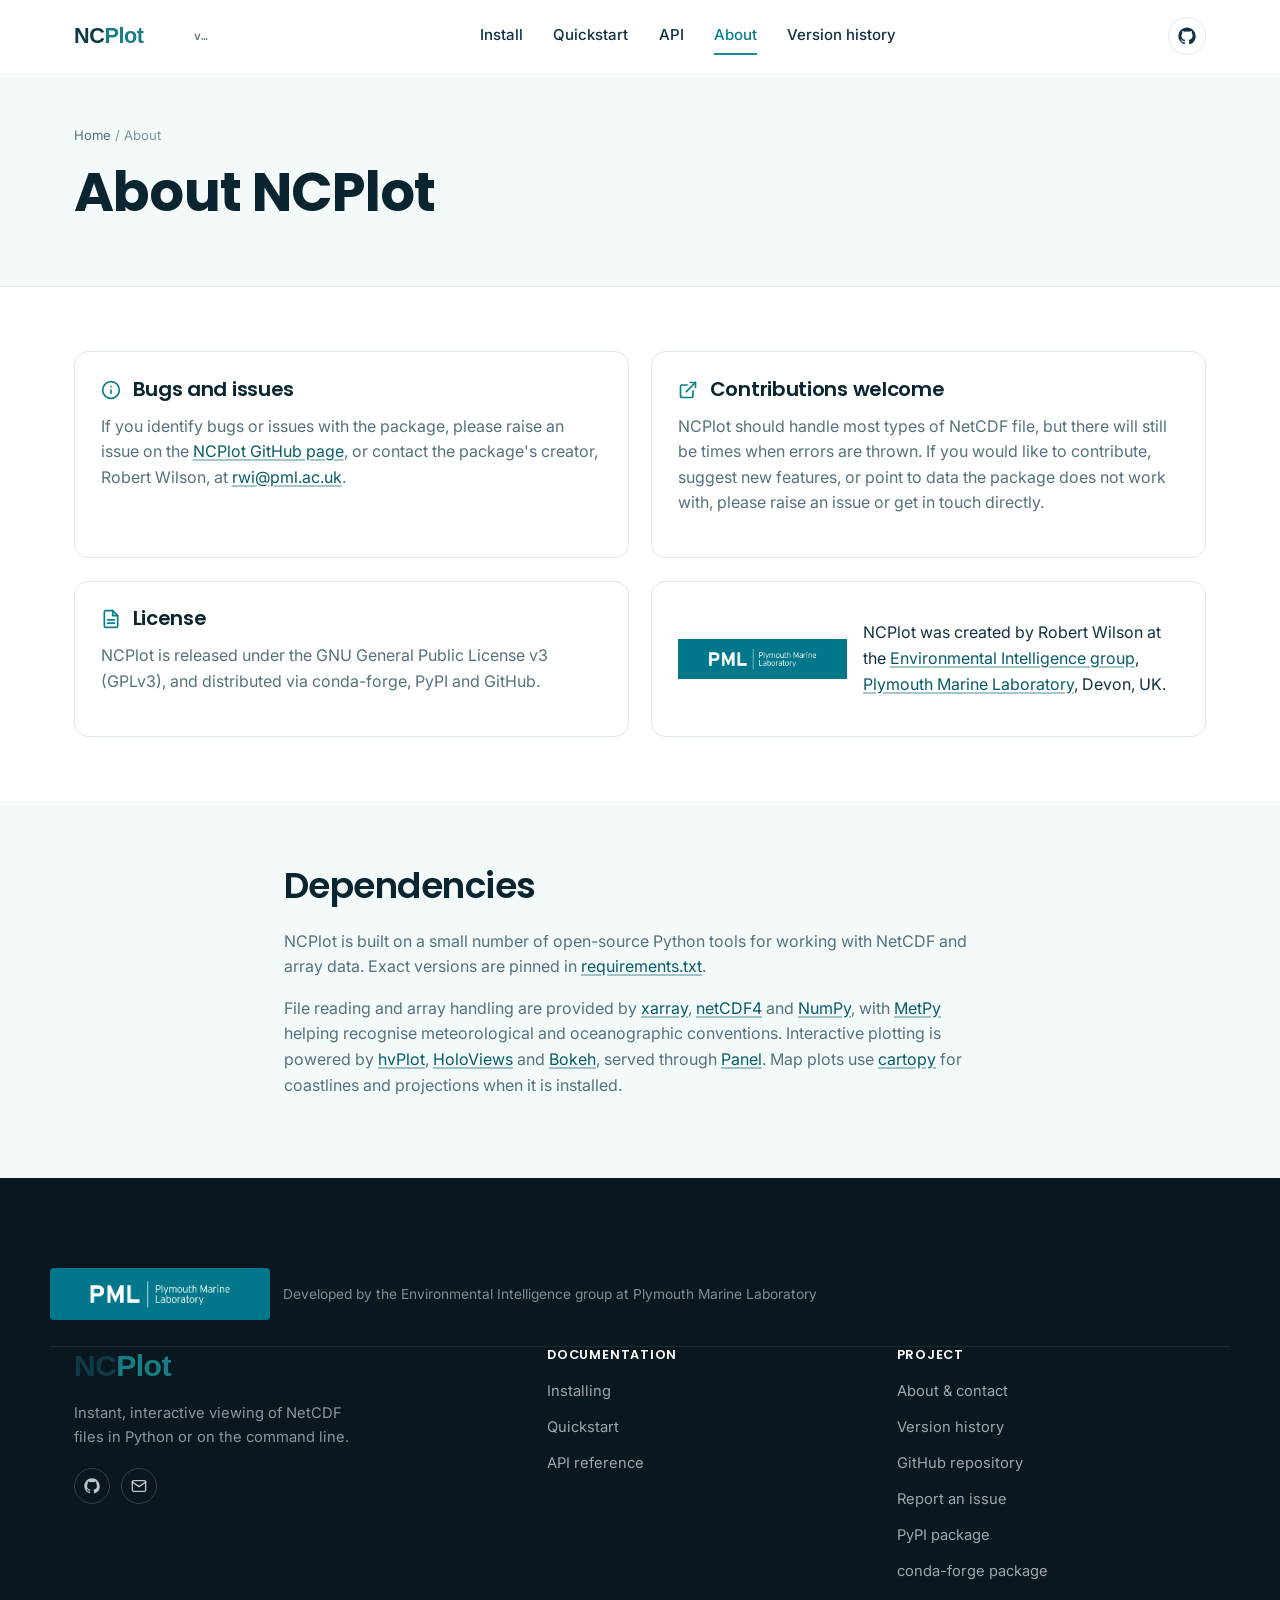
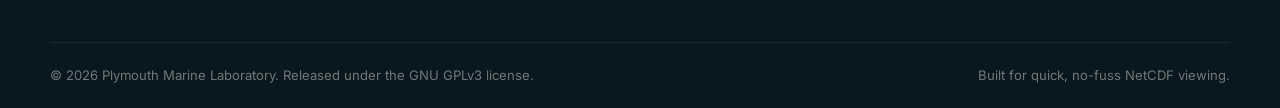
==== docs-site/about.html @ 26d2851a "Add NCPlot GitHub Pages website with OceanVal-style branding Adds a docs-site/ marketing/documentati" ====
<!doctype html>
<html lang="en">
<head>
<meta charset="utf-8">
<meta name="viewport" content="width=device-width, initial-scale=1">
<title>About — NCPlot</title>
<meta name="description" content="NCPlot is developed by Robert Wilson at Plymouth Marine Laboratory. Bug reports, contributions and feature requests are welcome on GitHub.">
<link rel="icon" type="image/svg+xml" href="assets/img/favicon.svg">
<link rel="preconnect" href="https://fonts.googleapis.com">
<link rel="preconnect" href="https://fonts.gstatic.com" crossorigin>
<link href="https://fonts.googleapis.com/css2?family=Inter:wght@400;500;600;700&family=Poppins:wght@600;700&family=JetBrains+Mono:wght@400;500&display=swap" rel="stylesheet">
<link rel="stylesheet" href="assets/css/style.css">
</head>
<body>

<header class="site-header">
  <div class="container nav">
    <a class="brand" href="index.html">
      <img src="assets/img/ncplot_wordmark.svg" alt="NCPlot">
      <span id="ncplot-docs-version" class="brand-version">v&hellip;</span>
    </a>
    <nav class="nav-links" id="nav-links">
      <a href="installing.html" data-page="installing.html">Install</a>
      <a href="quickstart.html" data-page="quickstart.html">Quickstart</a>
      <a href="api.html" data-page="api.html">API</a>
      <a href="about.html" data-page="about.html">About</a>
      <a href="version-history.html" data-page="version-history.html">Version history</a>
    </nav>
    <div class="nav-actions">
      <a class="icon-btn" href="https://github.com/pmlmodelling/ncplot" target="_blank" rel="noopener" aria-label="NCPlot on GitHub">
        <svg viewBox="0 0 24 24" fill="currentColor"><path fill-rule="evenodd" d="M12 .5C5.73.5.5 5.74.5 12.09c0 5.08 3.29 9.38 7.86 10.9.57.1.79-.25.79-.55 0-.27-.01-1.17-.02-2.12-3.2.7-3.88-1.36-3.88-1.36-.53-1.34-1.29-1.7-1.29-1.7-1.05-.72.08-.71.08-.71 1.17.08 1.78 1.2 1.78 1.2 1.03 1.77 2.71 1.26 3.37.96.1-.75.4-1.26.73-1.55-2.56-.29-5.26-1.28-5.26-5.71 0-1.26.45-2.29 1.19-3.09-.12-.29-.52-1.46.11-3.05 0 0 .97-.31 3.18 1.18a11.1 11.1 0 0 1 5.79 0c2.2-1.49 3.17-1.18 3.17-1.18.64 1.59.24 2.76.12 3.05.74.8 1.18 1.83 1.18 3.09 0 4.44-2.7 5.42-5.28 5.7.42.36.78 1.08.78 2.17 0 1.57-.01 2.83-.01 3.22 0 .3.21.66.8.55A10.6 10.6 0 0 0 23.5 12.1C23.5 5.74 18.27.5 12 .5Z"/></svg>
      </a>
      <button class="nav-toggle" id="nav-toggle" aria-label="Toggle menu" aria-expanded="false">
        <svg viewBox="0 0 24 24" fill="none" stroke="currentColor" stroke-width="2" stroke-linecap="round"><line x1="3" y1="12" x2="21" y2="12"/><line x1="3" y1="6" x2="21" y2="6"/><line x1="3" y1="18" x2="21" y2="18"/></svg>
      </button>
    </div>
  </div>
</header>

<div class="page-hero">
  <div class="container">
    <div class="breadcrumb"><a href="index.html">Home</a> / About</div>
    <h1>About NCPlot</h1>
  </div>
</div>

<div class="section section-tight">
  <div class="container">
    <div class="two-col">
      <div class="info-card">
        <h3><svg viewBox="0 0 24 24" fill="none" stroke="currentColor" stroke-width="2" stroke-linecap="round" stroke-linejoin="round"><circle cx="12" cy="12" r="10"/><line x1="12" y1="16" x2="12" y2="12"/><line x1="12" y1="8" x2="12.01" y2="8"/></svg>Bugs and issues</h3>
        <p>If you identify bugs or issues with the package, please raise an issue on the <a href="https://github.com/pmlmodelling/ncplot/issues" target="_blank" rel="noopener">NCPlot GitHub page</a>, or contact the package's creator, Robert Wilson, at <a href="mailto:rwi@pml.ac.uk">rwi@pml.ac.uk</a>.</p>
      </div>
      <div class="info-card">
        <h3><svg viewBox="0 0 24 24" fill="none" stroke="currentColor" stroke-width="2" stroke-linecap="round" stroke-linejoin="round"><path d="M18 13v6a2 2 0 0 1-2 2H5a2 2 0 0 1-2-2V8a2 2 0 0 1 2-2h6"/><polyline points="15 3 21 3 21 9"/><line x1="10" y1="14" x2="21" y2="3"/></svg>Contributions welcome</h3>
        <p>NCPlot should handle most types of NetCDF file, but there will still be times when errors are thrown. If you would like to contribute, suggest new features, or point to data the package does not work with, please raise an issue or get in touch directly.</p>
      </div>
      <div class="info-card">
        <h3><svg viewBox="0 0 24 24" fill="none" stroke="currentColor" stroke-width="2" stroke-linecap="round" stroke-linejoin="round"><path d="M14 2H6a2 2 0 0 0-2 2v16a2 2 0 0 0 2 2h12a2 2 0 0 0 2-2V8z"/><polyline points="14 2 14 8 20 8"/><line x1="16" y1="13" x2="8" y2="13"/><line x1="16" y1="17" x2="8" y2="17"/></svg>License</h3>
        <p>NCPlot is released under the GNU General Public License v3 (GPLv3), and distributed via conda-forge, PyPI and GitHub.</p>
      </div>
      <div class="info-card" style="display:flex; align-items:center; gap:1rem;">
        <img src="assets/img/pml_logo.jpg" alt="Plymouth Marine Laboratory" style="height:40px; width:auto; flex-shrink:0;">
        <span>NCPlot was created by Robert Wilson at the <a href="https://pml.ac.uk/sciencetopics/environmental-intelligence/" target="_blank" rel="noopener">Environmental Intelligence group</a>, <a href="https://pml.ac.uk/" target="_blank" rel="noopener">Plymouth Marine Laboratory</a>, Devon, UK.</span>
      </div>
    </div>
  </div>
</div>

<div class="section section-tight section-alt">
  <div class="container" style="max-width: 760px;">
    <h2>Dependencies</h2>
    <p>NCPlot is built on a small number of open-source Python tools for
    working with NetCDF and array data. Exact versions are pinned in
    <a href="https://github.com/pmlmodelling/ncplot/blob/master/requirements.txt" target="_blank" rel="noopener">requirements.txt</a>.</p>
    <p>File reading and array handling are provided by
    <a href="https://xarray.dev/" target="_blank" rel="noopener">xarray</a>,
    <a href="https://unidata.github.io/netcdf4-python/" target="_blank" rel="noopener">netCDF4</a>
    and <a href="https://numpy.org/" target="_blank" rel="noopener">NumPy</a>,
    with <a href="https://unidata.github.io/MetPy/" target="_blank" rel="noopener">MetPy</a>
    helping recognise meteorological and oceanographic conventions.
    Interactive plotting is powered by
    <a href="https://hvplot.holoviz.org/" target="_blank" rel="noopener">hvPlot</a>,
    <a href="https://holoviews.org/" target="_blank" rel="noopener">HoloViews</a>
    and <a href="https://bokeh.org/" target="_blank" rel="noopener">Bokeh</a>,
    served through <a href="https://panel.holoviz.org/" target="_blank" rel="noopener">Panel</a>.
    Map plots use <a href="https://scitools.org.uk/cartopy/docs/latest/" target="_blank" rel="noopener">cartopy</a> for coastlines and
    projections when it is installed.</p>
  </div>
</div>

<footer class="site-footer">
  <div class="container footer-pml">
    <a href="https://pml.ac.uk/" target="_blank" rel="noopener"><img src="assets/img/pml_logo.jpg" alt="Plymouth Marine Laboratory"></a>
    <span>Developed by the Environmental Intelligence group at Plymouth Marine Laboratory</span>
  </div>
  <div class="container footer-top">
    <div class="footer-brand">
      <img src="assets/img/ncplot_wordmark.svg" alt="NCPlot">
      <p>Instant, interactive viewing of NetCDF files in Python or on the command line.</p>
      <div class="footer-social">
        <a href="https://github.com/pmlmodelling/ncplot" target="_blank" rel="noopener" aria-label="GitHub">
          <svg viewBox="0 0 24 24" fill="currentColor"><path fill-rule="evenodd" d="M12 .5C5.73.5.5 5.74.5 12.09c0 5.08 3.29 9.38 7.86 10.9.57.1.79-.25.79-.55 0-.27-.01-1.17-.02-2.12-3.2.7-3.88-1.36-3.88-1.36-.53-1.34-1.29-1.7-1.29-1.7-1.05-.72.08-.71.08-.71 1.17.08 1.78 1.2 1.78 1.2 1.03 1.77 2.71 1.26 3.37.96.1-.75.4-1.26.73-1.55-2.56-.29-5.26-1.28-5.26-5.71 0-1.26.45-2.29 1.19-3.09-.12-.29-.52-1.46.11-3.05 0 0 .97-.31 3.18 1.18a11.1 11.1 0 0 1 5.79 0c2.2-1.49 3.17-1.18 3.17-1.18.64 1.59.24 2.76.12 3.05.74.8 1.18 1.83 1.18 3.09 0 4.44-2.7 5.42-5.28 5.7.42.36.78 1.08.78 2.17 0 1.57-.01 2.83-.01 3.22 0 .3.21.66.8.55A10.6 10.6 0 0 0 23.5 12.1C23.5 5.74 18.27.5 12 .5Z"/></svg>
        </a>
        <a href="mailto:rwi@pml.ac.uk" aria-label="Email">
          <svg viewBox="0 0 24 24" fill="none" stroke="currentColor" stroke-width="2" stroke-linecap="round" stroke-linejoin="round"><path d="M4 4h16c1.1 0 2 .9 2 2v12c0 1.1-.9 2-2 2H4c-1.1 0-2-.9-2-2V6c0-1.1.9-2 2-2z"/><polyline points="22,6 12,13 2,6"/></svg>
        </a>
      </div>
    </div>
    <div class="footer-col">
      <h4>Documentation</h4>
      <ul>
        <li><a href="installing.html">Installing</a></li>
        <li><a href="quickstart.html">Quickstart</a></li>
        <li><a href="api.html">API reference</a></li>
      </ul>
    </div>
    <div class="footer-col">
      <h4>Project</h4>
      <ul>
        <li><a href="about.html">About &amp; contact</a></li>
        <li><a href="version-history.html">Version history</a></li>
        <li><a href="https://github.com/pmlmodelling/ncplot" target="_blank" rel="noopener">GitHub repository</a></li>
        <li><a href="https://github.com/pmlmodelling/ncplot/issues" target="_blank" rel="noopener">Report an issue</a></li>
        <li><a href="https://pypi.org/project/ncplot/" target="_blank" rel="noopener">PyPI package</a></li>
        <li><a href="https://anaconda.org/conda-forge/ncplot" target="_blank" rel="noopener">conda-forge package</a></li>
      </ul>
    </div>
  </div>
  <div class="container footer-bottom">
    <span>© 2026 Plymouth Marine Laboratory. Released under the GNU GPLv3 license.</span>
    <span>Built for quick, no-fuss NetCDF viewing.</span>
  </div>
</footer>

<button class="back-to-top" aria-label="Back to top">
  <svg viewBox="0 0 24 24" fill="none" stroke="currentColor" stroke-width="2" stroke-linecap="round" stroke-linejoin="round"><line x1="12" y1="19" x2="12" y2="5"/><polyline points="5 12 12 5 19 12"/></svg>
</button>

<script src="assets/js/main.js"></script>
</body>
</html>
---- docs-site/assets/css/style.css ----
/* ==========================================================================
   NCPlot — design system
   ========================================================================== */

:root {
  --ink: #0b2530;
  --ink-soft: #123044;
  --muted: #56717d;
  --muted-light: #7c94a0;

  --teal-50: #eafbfb;
  --teal-100: #d7f0f0;
  --teal-200: #a9dede;
  --teal-400: #14a3ac;
  --teal-500: #0f8f96;
  --teal-600: #087f8c;
  --teal-700: #075c68;
  --teal-900: #0a2f38;

  --coral: #d76b45;
  --coral-dark: #b8532f;

  --line: #dde8ea;
  --line-soft: #ecf3f4;

  --bg: #ffffff;
  --bg-alt: #f4fafa;
  --bg-deep: linear-gradient(160deg, #08222a 0%, #0a3f49 45%, #0e6b74 100%);

  --shadow-sm: 0 1px 2px rgba(10, 40, 48, 0.06);
  --shadow-md: 0 8px 24px rgba(10, 40, 48, 0.08);
  --shadow-lg: 0 20px 48px rgba(9, 41, 49, 0.16);

  --radius-sm: 8px;
  --radius-md: 14px;
  --radius-lg: 20px;

  --font-head: "Poppins", "Century Gothic", "Segoe UI", sans-serif;
  --font-body: "Inter", "Segoe UI", Arial, sans-serif;
  --font-mono: "JetBrains Mono", "Fira Code", ui-monospace, SFMono-Regular, Menlo, Consolas, monospace;

  --container: 1180px;
}

* { box-sizing: border-box; }
html { scroll-behavior: smooth; scroll-padding-top: 96px; }

body {
  margin: 0;
  font-family: var(--font-body);
  color: var(--ink-soft);
  background: var(--bg);
  -webkit-font-smoothing: antialiased;
  line-height: 1.6;
}

img { max-width: 100%; display: block; }

h1, h2, h3, h4 {
  font-family: var(--font-head);
  color: var(--ink);
  line-height: 1.18;
  letter-spacing: -0.015em;
  margin: 0 0 0.6em;
  font-weight: 600;
}

h1 { font-size: clamp(2.1rem, 4.4vw, 3.4rem); font-weight: 700; }
h2 { font-size: clamp(1.6rem, 2.8vw, 2.3rem); }
h3 { font-size: 1.25rem; }
h4 { font-size: 1.05rem; }

p { margin: 0 0 1em; color: var(--muted); }
a {
  color: var(--teal-700);
  text-decoration: underline;
  text-decoration-color: rgba(7, 92, 104, 0.35);
  text-decoration-thickness: 1.5px;
  text-underline-offset: 0.15em;
  transition: color 0.15s ease, text-decoration-color 0.15s ease;
}
a:hover { color: var(--coral); text-decoration-color: currentColor; }

/* Structural / navigational links read as components already — no underline needed */
.btn, .icon-btn, .brand,
.nav-links a, .breadcrumb a, .docs-toc a,
.footer-col a, .footer-social a, .footer-bottom a,
.code-card pre a, .code-block pre a,
a:has(> code) {
  text-decoration: none;
}

code {
  font-family: var(--font-mono);
  font-size: 0.88em;
  background: var(--teal-50);
  color: var(--teal-700);
  padding: 0.15em 0.4em;
  border-radius: 5px;
  overflow-wrap: anywhere;
}

ul, ol { color: var(--muted); padding-left: 1.3em; }
li { margin-bottom: 0.45em; }

.container {
  max-width: var(--container);
  margin: 0 auto;
  padding: 0 24px;
}

.visually-hidden {
  position: absolute; width: 1px; height: 1px;
  overflow: hidden; clip: rect(0 0 0 0); white-space: nowrap;
}

/* ---------------------------- buttons ---------------------------- */

.btn {
  display: inline-flex;
  align-items: center;
  gap: 0.5em;
  font-family: var(--font-body);
  font-weight: 600;
  font-size: 0.95rem;
  padding: 0.75em 1.4em;
  border-radius: 999px;
  border: 1px solid transparent;
  cursor: pointer;
  transition: transform 0.15s ease, box-shadow 0.15s ease, background 0.15s ease, color 0.15s ease, border-color .15s ease;
  white-space: nowrap;
}
.btn:active { transform: translateY(1px); }

.btn-primary {
  background: var(--coral);
  color: #fff;
  box-shadow: 0 10px 24px rgba(215, 107, 69, 0.35);
}
.btn-primary:hover { background: var(--coral-dark); color: #fff; box-shadow: 0 12px 28px rgba(215, 107, 69, 0.45); }

.btn-teal {
  background: var(--teal-600);
  color: #fff;
  box-shadow: 0 10px 24px rgba(8, 127, 140, 0.3);
}
.btn-teal:hover { background: var(--teal-700); color: #fff; }

.btn-ghost {
  background: rgba(255,255,255,0.08);
  color: #fff;
  border-color: rgba(255,255,255,0.35);
  backdrop-filter: blur(6px);
}
.btn-ghost:hover { background: rgba(255,255,255,0.18); color: #fff; border-color: rgba(255,255,255,0.6); }

.btn-outline {
  background: transparent;
  color: var(--teal-700);
  border-color: var(--line);
}
.btn-outline:hover { border-color: var(--teal-500); color: var(--teal-700); background: var(--teal-50); }

.btn-sm { padding: 0.5em 1em; font-size: 0.85rem; }

/* ---------------------------- header ---------------------------- */

.site-header {
  position: sticky;
  top: 0;
  z-index: 100;
  background: rgba(255, 255, 255, 0.92);
  border-bottom: 1px solid transparent;
  transition: border-color 0.2s ease, box-shadow 0.2s ease;
}

/* backdrop-filter is scoped to desktop only: applying it here makes the
   header establish a containing block for its position:fixed mobile menu,
   which then sizes itself against the 72px header box instead of the viewport */
@media (min-width: 901px) {
  .site-header {
    background: rgba(255, 255, 255, 0.82);
    backdrop-filter: saturate(180%) blur(14px);
  }
}
.site-header.is-scrolled {
  border-bottom-color: var(--line);
  box-shadow: 0 4px 20px rgba(10, 40, 48, 0.06);
}

.nav {
  display: flex;
  align-items: center;
  justify-content: space-between;
  height: 72px;
  gap: 1.5rem;
}

.brand {
  display: flex;
  align-items: center;
  gap: 0;
  flex-shrink: 0;
}
.brand img { height: 28px; width: auto; }
.brand-version {
  font-family: var(--font-mono);
  font-size: 0.72rem;
  font-weight: 600;
  line-height: 1;
  color: var(--muted);
  white-space: nowrap;
}

.nav-links {
  display: flex;
  align-items: center;
  gap: 1.9rem;
  list-style: none;
  margin: 0;
  padding: 0;
  flex-wrap: wrap;
}
.nav-links a {
  color: var(--ink-soft);
  font-weight: 500;
  font-size: 0.94rem;
  padding: 0.4em 0;
  border-bottom: 2px solid transparent;
}
.nav-links a:hover,
.nav-links a.active {
  color: var(--teal-600);
  border-bottom-color: var(--teal-500);
}

.nav-actions { display: flex; align-items: center; gap: 0.7rem; flex-shrink: 0; }

.nav-toggle {
  display: none;
  background: none;
  border: 1px solid var(--line);
  border-radius: 8px;
  width: 42px;
  height: 42px;
  cursor: pointer;
  align-items: center;
  justify-content: center;
}
.nav-toggle svg { width: 20px; height: 20px; }

.icon-btn {
  display: inline-flex;
  align-items: center;
  justify-content: center;
  width: 38px;
  height: 38px;
  border-radius: 999px;
  border: 1px solid var(--line);
  color: var(--ink-soft);
}
.icon-btn:hover { border-color: var(--teal-500); color: var(--teal-600); }
.icon-btn svg { width: 18px; height: 18px; }

@media (max-width: 900px) {
  .nav-links {
    position: fixed;
    inset: 72px 0 0 0;
    background: #fff;
    flex-direction: column;
    align-items: flex-start;
    padding: 1.5rem 24px;
    gap: 0.4rem;
    transform: translateY(-8px);
    opacity: 0;
    pointer-events: none;
    transition: opacity 0.18s ease, transform 0.18s ease;
    overflow-y: auto;
  }
  .nav-links a { width: 100%; padding: 0.85em 0; border-bottom: 1px solid var(--line-soft); }
  .nav-links.is-open { opacity: 1; transform: translateY(0); pointer-events: auto; }
  .nav-toggle { display: inline-flex; }
  .nav-actions .btn-outline-text { display: none; }
}

/* ---------------------------- hero ---------------------------- */

.hero {
  position: relative;
  background: var(--bg-deep);
  color: #fff;
  overflow: hidden;
  padding: 88px 0 0;
}

.hero::before {
  content: "";
  position: absolute;
  inset: 0;
  background-image:
    radial-gradient(circle at 15% 20%, rgba(20, 163, 172, 0.35), transparent 45%),
    radial-gradient(circle at 85% 0%, rgba(215, 107, 69, 0.18), transparent 40%);
  pointer-events: none;
}

.hero-grid {
  position: relative;
  display: grid;
  grid-template-columns: 1.05fr 0.95fr;
  gap: 3rem;
  align-items: center;
  padding-bottom: 70px;
}

.hero h1 { color: #fff; margin-bottom: 0.5em; }
.hero h1 em { font-style: normal; color: var(--teal-200); }

.hero-sub {
  color: rgba(255,255,255,0.82);
  font-size: 1.12rem;
  max-width: 46ch;
  margin-bottom: 2rem;
}

.hero-actions { display: flex; flex-wrap: wrap; gap: 0.9rem; margin-bottom: 2.6rem; }

.hero-points { list-style: none; padding: 0; margin: 0; display: flex; flex-direction: column; gap: 0.7rem; }
.hero-points li {
  display: flex;
  align-items: flex-start;
  gap: 0.7em;
  color: #fff;
  font-weight: 600;
  font-size: 1rem;
}
.hero-points svg {
  width: 20px;
  height: 20px;
  flex-shrink: 0;
  color: var(--teal-200);
  margin-top: 0.1em;
}

.hero-panel {
  position: relative;
}

.wave-divider { display: block; margin-top: -2px; }
.wave-divider svg { display: block; width: 100%; height: auto; }

/* ---------------------------- code card ---------------------------- */

.code-card {
  background: #0d1f26;
  border-radius: var(--radius-md);
  box-shadow: var(--shadow-lg);
  overflow: hidden;
  border: 1px solid rgba(255,255,255,0.08);
}
.code-card__bar {
  display: flex;
  align-items: center;
  justify-content: space-between;
  padding: 0.7em 1em;
  background: rgba(255,255,255,0.04);
  border-bottom: 1px solid rgba(255,255,255,0.06);
}
.code-card__dots { display: flex; gap: 6px; }
.code-card__dots span { width: 10px; height: 10px; border-radius: 50%; }
.code-card__dots span:nth-child(1) { background: #ff5f57; }
.code-card__dots span:nth-child(2) { background: #febc2e; }
.code-card__dots span:nth-child(3) { background: #28c840; }
.code-card__label { font-family: var(--font-mono); font-size: 0.78rem; color: rgba(255,255,255,0.45); }
.code-card__copy {
  background: none; border: none; cursor: pointer;
  color: rgba(255,255,255,0.5); font-size: 0.78rem; font-family: var(--font-body);
  display: inline-flex; align-items: center; gap: 0.35em;
}
.code-card__copy:hover { color: #fff; }
.code-card__copy svg { width: 14px; height: 14px; }

.code-card pre {
  margin: 0;
  padding: 1.2em 1.3em 1.4em;
  overflow-x: auto;
  font-family: var(--font-mono);
  font-size: 0.86rem;
  line-height: 1.7;
  color: #d7e6e4;
}

.tok-kw { color: #f5a3c7; }
.tok-fn { color: #7fd4d9; }
.tok-str { color: #ffd08a; }
.tok-num { color: #b8f0a3; }
.tok-com { color: #6f8b91; font-style: italic; }
.tok-arg { color: #9fc9f5; }

/* generic code block used within docs content */
.code-block {
  background: #0d1f26;
  border-radius: var(--radius-md);
  overflow: hidden;
  margin: 1.4em 0;
  box-shadow: var(--shadow-sm);
}
.code-block .code-card__bar { padding: 0.55em 0.9em; }
.code-block pre { padding: 1.1em 1.2em; font-size: 0.84rem; color: #d7e6e4; }

/* ---------------------------- sections ---------------------------- */

.section { padding: 96px 0; }
.section-alt { background: var(--bg-alt); }
.section-tight { padding: 64px 0; }

.section-head { max-width: 62ch; margin: 0 auto 3.2rem; text-align: center; }
.section-head.left { margin: 0 0 3rem; text-align: left; }

.kicker {
  display: inline-block;
  font-size: 0.78rem;
  font-weight: 700;
  letter-spacing: 0.09em;
  text-transform: uppercase;
  color: var(--teal-600);
  background: var(--teal-50);
  padding: 0.35em 0.9em;
  border-radius: 999px;
  margin-bottom: 1rem;
}

.section-head p { font-size: 1.05rem; }

/* ---------------------------- how it works ---------------------------- */

.steps {
  display: grid;
  grid-template-columns: repeat(3, 1fr);
  gap: 1.6rem;
  position: relative;
}

.step-card {
  background: #fff;
  border: 1px solid var(--line);
  border-radius: var(--radius-lg);
  padding: 2rem 1.8rem;
  position: relative;
  box-shadow: var(--shadow-sm);
  transition: transform .2s ease, box-shadow .2s ease;
}
.step-card:hover { transform: translateY(-4px); box-shadow: var(--shadow-md); }

.step-num {
  display: inline-flex;
  align-items: center;
  justify-content: center;
  width: 40px; height: 40px;
  border-radius: 12px;
  background: var(--teal-600);
  color: #fff;
  font-family: var(--font-head);
  font-weight: 700;
  margin-bottom: 1.1rem;
}

.step-arrow {
  position: absolute;
  top: 50%;
  right: -1.35rem;
  transform: translateY(-50%);
  color: var(--teal-300, #a9dede);
  z-index: 2;
}
.step-arrow svg { width: 22px; height: 22px; }

/* ---------------------------- feature grid ---------------------------- */

.features-grid {
  display: grid;
  grid-template-columns: repeat(3, 1fr);
  gap: 1.5rem;
}

.feature-card {
  background: #fff;
  border: 1px solid var(--line);
  border-radius: var(--radius-lg);
  padding: 1.9rem;
  box-shadow: var(--shadow-sm);
  transition: transform .2s ease, box-shadow .2s ease, border-color .2s ease;
}
.feature-card:hover { transform: translateY(-3px); box-shadow: var(--shadow-md); border-color: var(--teal-200); }

.feature-icon {
  width: 46px; height: 46px;
  border-radius: 12px;
  background: var(--teal-50);
  color: var(--teal-600);
  display: flex; align-items: center; justify-content: center;
  margin-bottom: 1.1rem;
}
.feature-icon svg { width: 24px; height: 24px; }

.feature-card h3 { margin-bottom: 0.4em; font-size: 1.08rem; }
.feature-card p { margin: 0; font-size: 0.94rem; }

/* ---------------------------- report preview / CTA panel --------------- */

.preview-panel {
  display: grid;
  grid-template-columns: 1fr 1fr;
  gap: 3rem;
  align-items: center;
}

.browser-mock {
  background: #fff;
  border-radius: var(--radius-lg);
  border: 1px solid var(--line);
  box-shadow: var(--shadow-lg);
  overflow: hidden;
}
.browser-mock__bar {
  display: flex; align-items: center; gap: 10px;
  padding: 0.7em 1em;
  background: var(--bg-alt);
  border-bottom: 1px solid var(--line);
}
.browser-mock__bar span { width: 10px; height: 10px; border-radius: 50%; background: var(--line); }
.browser-mock__url {
  margin-left: 0.6em;
  font-size: 0.76rem;
  font-family: var(--font-mono);
  color: var(--muted);
  background: #fff;
  border: 1px solid var(--line);
  border-radius: 999px;
  padding: 0.25em 0.9em;
  flex: 1;
  overflow: hidden;
  text-overflow: ellipsis;
  white-space: nowrap;
}
.browser-mock__body { padding: 1.6rem; }
.browser-mock__body .fake-title {
  height: 14px; width: 55%; background: var(--line-soft); border-radius: 6px; margin-bottom: 0.9rem;
}
.mock-stat-row { display: grid; grid-template-columns: repeat(3,1fr); gap: 0.8rem; margin-bottom: 1rem; }
.mock-stat {
  border: 1px solid var(--line); border-radius: 10px; padding: 0.8rem;
  background: var(--bg-alt);
}
.mock-stat span { display:block; font-size: 0.68rem; color: var(--muted-light); text-transform: uppercase; letter-spacing: .05em; margin-bottom: .3rem;}
.mock-stat strong { font-family: var(--font-head); color: var(--teal-700); font-size: 1.15rem; }
.mock-chart {
  height: 130px;
  border-radius: 10px;
  background: linear-gradient(180deg, var(--teal-50), #fff);
  border: 1px solid var(--line);
  position: relative;
  overflow: hidden;
}
.mock-chart svg { position: absolute; inset: 0; width: 100%; height: 100%; }

/* ---------------------------- code sample (get started) ---------------- */

.sample {
  display: grid;
  grid-template-columns: 1fr 1fr;
  gap: 3rem;
  align-items: center;
}

/* ---------------------------- docs layout ---------------------------- */

.page-hero {
  background: var(--bg-alt);
  border-bottom: 1px solid var(--line);
  padding: 52px 0 40px;
}
.breadcrumb {
  font-size: 0.82rem;
  color: var(--muted-light);
  margin-bottom: 0.9rem;
}
.breadcrumb a { color: var(--muted); }
.breadcrumb a:hover { color: var(--teal-600); }
.page-hero h1 { margin-bottom: 0.4em; }
.page-hero .lead { font-size: 1.08rem; max-width: 65ch; margin: 0; }

.docs-layout {
  display: grid;
  grid-template-columns: 230px minmax(0, 1fr);
  gap: 3.2rem;
  align-items: start;
  padding: 60px 0 100px;
}

.docs-content { min-width: 0; }

.docs-toc {
  position: sticky;
  top: 96px;
}
.docs-toc-title {
  font-size: 0.74rem;
  font-weight: 700;
  text-transform: uppercase;
  letter-spacing: 0.07em;
  color: var(--muted-light);
  margin-bottom: 0.9rem;
}
.docs-toc ul { list-style: none; padding: 0; margin: 0; border-left: 2px solid var(--line); }
.docs-toc li { margin: 0; }
.docs-toc a {
  display: block;
  padding: 0.42em 0 0.42em 1em;
  margin-left: -2px;
  border-left: 2px solid transparent;
  color: var(--muted);
  font-size: 0.9rem;
}
.docs-toc a:hover { color: var(--teal-600); }
.docs-toc a.active { color: var(--teal-700); border-left-color: var(--teal-600); font-weight: 600; }
.docs-toc-sub a { padding-left: 2em; font-size: 0.84rem; }

.docs-content h2 {
  margin-top: 2.6rem;
  padding-top: 0.4rem;
  scroll-margin-top: 96px;
}
.docs-content h2:first-child { margin-top: 0; }
.docs-content h3 { margin-top: 1.8rem; scroll-margin-top: 96px; }
.docs-content > p:first-of-type { font-size: 1.05rem; }

.param-list { list-style: none; padding: 0; margin: 1.2em 0; }
.param-list li {
  border: 1px solid var(--line);
  border-left: 3px solid var(--teal-400);
  border-radius: 8px;
  padding: 0.8em 1em;
  margin-bottom: 0.7em;
  background: #fff;
}
.param-list code.param-name { background: none; padding: 0; color: var(--ink); font-weight: 700; }
.param-list .param-tag {
  font-size: 0.68rem;
  font-weight: 700;
  text-transform: uppercase;
  color: var(--coral-dark);
  background: #fbe9e2;
  padding: 0.15em 0.5em;
  border-radius: 6px;
  margin-left: 0.5em;
  vertical-align: middle;
}
.param-list p { margin: 0.35em 0 0; font-size: 0.92rem; }

.param-optional, .param-details { margin: 1.2em 0; }
.param-optional > summary, .param-details > summary {
  list-style: none;
  cursor: pointer;
  display: inline-flex;
  align-items: center;
  gap: 0.5em;
  font-weight: 600;
  font-size: 0.95rem;
  color: var(--ink);
  padding: 0.3em 0;
}
.param-optional > summary::-webkit-details-marker, .param-details > summary::-webkit-details-marker { display: none; }
.param-optional > summary:hover, .param-details > summary:hover { color: var(--teal-600); }
.param-optional > summary::after, .param-details > summary::after {
  content: "";
  width: 7px;
  height: 7px;
  flex-shrink: 0;
  border-right: 2px solid var(--muted-light);
  border-bottom: 2px solid var(--muted-light);
  transform: rotate(45deg);
  transition: transform 0.15s ease;
}
.param-optional[open] > summary::after, .param-details[open] > summary::after { transform: rotate(-135deg); }
.param-optional .param-list, .param-details .param-list { margin: 0.7em 0 0; }

.callout {
  border: 1px solid var(--line);
  border-left: 4px solid var(--teal-500);
  background: var(--teal-50);
  border-radius: 10px;
  padding: 1.1em 1.3em;
  margin: 1.6em 0;
}
.callout p:last-child { margin-bottom: 0; }
.callout-title {
  font-weight: 700;
  color: var(--ink);
  display: flex;
  align-items: center;
  gap: 0.5em;
  margin-bottom: 0.4em;
  font-size: 0.92rem;
}
.callout-title svg { width: 16px; height: 16px; color: var(--teal-600); }
.callout.warn { border-left-color: var(--coral); background: #fdf3ef; }
.callout.warn .callout-title svg { color: var(--coral-dark); }

.api-card {
  border: 1px solid var(--line);
  border-radius: var(--radius-md);
  margin-bottom: 1.8rem;
  overflow: hidden;
  box-shadow: var(--shadow-sm);
  scroll-margin-top: 96px;
}
.api-card__head {
  padding: 1.1em 1.4em;
  background: var(--bg-alt);
  border-bottom: 1px solid var(--line);
}
.api-card__head .sig {
  font-family: var(--font-mono);
  font-size: 0.98rem;
  color: var(--teal-700);
  font-weight: 700;
}
.api-card__body { padding: 1.2em 1.4em; }
.api-card__body p:first-child { margin-top: 0; }

.two-col {
  display: grid;
  grid-template-columns: repeat(2, 1fr);
  gap: 1.4rem;
}

.info-card {
  border: 1px solid var(--line);
  border-radius: var(--radius-md);
  padding: 1.6rem;
  background: #fff;
}
.info-card h3 { display: flex; align-items: center; gap: .6em; }
.info-card h3 svg { width: 20px; height: 20px; color: var(--teal-600); }

.version-history-list {
  list-style: none;
  margin: 0;
  padding: 0;
  border: 1px solid var(--line);
  border-radius: var(--radius-md);
  overflow: hidden;
  background: #fff;
}
.version-history-list li { border-bottom: 1px solid var(--line); }
.version-history-list li:last-child { border-bottom: none; }
.version-history-list a {
  display: flex;
  align-items: center;
  justify-content: space-between;
  padding: 16px 20px;
  font-family: var(--font-mono);
  font-weight: 600;
  color: var(--ink);
}
.version-history-list a:hover { background: var(--bg-alt); color: var(--teal-700); }
.version-history-list a::after {
  content: "→";
  font-family: var(--font-body);
  font-weight: 400;
  color: var(--muted-light);
}

/* ---------------------------- pill list ---------------------------- */

.pill-list { display: flex; flex-wrap: wrap; gap: 0.5rem; margin: 1em 0; }
.pill-list li {
  list-style: none;
  background: var(--teal-50);
  color: var(--teal-700);
  font-size: 0.82rem;
  font-weight: 600;
  padding: 0.4em 0.9em;
  border-radius: 999px;
}

/* ---------------------------- CTA banner ---------------------------- */

.cta-banner {
  background: var(--bg-deep);
  border-radius: var(--radius-lg);
  padding: 3.4rem 3rem;
  text-align: center;
  color: #fff;
  position: relative;
  overflow: hidden;
}
.cta-banner::before {
  content: "";
  position: absolute; inset: 0;
  background: radial-gradient(circle at 20% 20%, rgba(255,255,255,0.12), transparent 45%);
}
.cta-banner h2 { color: #fff; position: relative; }
.cta-banner p { color: rgba(255,255,255,0.78); max-width: 52ch; margin: 0 auto 1.8rem; position: relative; }
.cta-banner .hero-actions { justify-content: center; position: relative; }

/* ---------------------------- footer ---------------------------- */

.site-footer {
  background: #08181e;
  color: rgba(255,255,255,0.7);
  padding-top: 64px;
}
.footer-top {
  display: grid;
  grid-template-columns: 1.4fr repeat(2, 1fr);
  gap: 2.5rem;
  padding-bottom: 48px;
  border-bottom: 1px solid rgba(255,255,255,0.08);
}
.footer-brand img { height: 39px; margin-bottom: 1rem; }
.footer-brand p { color: rgba(255,255,255,0.55); font-size: 0.92rem; max-width: 32ch; }
.footer-col h4 {
  color: #fff;
  font-size: 0.8rem;
  text-transform: uppercase;
  letter-spacing: 0.06em;
  margin-bottom: 1rem;
}
.footer-col ul { list-style: none; padding: 0; margin: 0; }
.footer-col li { margin-bottom: 0.65em; }
.footer-col a { color: rgba(255,255,255,0.62); font-size: 0.92rem; }
.footer-col a:hover { color: var(--teal-200); }

.footer-social { display: flex; gap: 0.7rem; margin-top: 1.2rem; }
.footer-social a {
  width: 36px; height: 36px; border-radius: 999px;
  border: 1px solid rgba(255,255,255,0.18);
  display: flex; align-items: center; justify-content: center;
  color: rgba(255,255,255,0.75);
}
.footer-social a:hover { border-color: var(--teal-400); color: #fff; }
.footer-social svg { width: 16px; height: 16px; }

.footer-bottom {
  display: flex;
  justify-content: space-between;
  align-items: center;
  flex-wrap: wrap;
  gap: 1rem;
  padding: 22px 0;
  font-size: 0.82rem;
  color: rgba(255,255,255,0.42);
}
.footer-bottom a { color: rgba(255,255,255,0.6); }

.footer-pml {
  display: flex;
  align-items: center;
  gap: 0.8rem;
  padding: 26px 0;
  border-bottom: 1px solid rgba(255,255,255,0.08);
  color: rgba(255,255,255,0.5);
  font-size: 0.86rem;
}
.footer-pml img { height: 52px; width: auto; border-radius: 4px; }
.footer-pml a { color: rgba(255,255,255,0.75); text-decoration-color: rgba(255,255,255,0.35); }
.footer-pml a:hover { color: var(--teal-200); text-decoration-color: currentColor; }

/* ---------------------------- misc ---------------------------- */

.back-to-top {
  position: fixed;
  right: 1.6rem;
  bottom: 1.6rem;
  width: 44px;
  height: 44px;
  border-radius: 999px;
  background: var(--teal-600);
  color: #fff;
  display: flex;
  align-items: center;
  justify-content: center;
  box-shadow: var(--shadow-md);
  opacity: 0;
  pointer-events: none;
  transform: translateY(10px);
  transition: opacity .2s ease, transform .2s ease;
  z-index: 90;
  border: none;
  cursor: pointer;
}
.back-to-top.is-visible { opacity: 1; pointer-events: auto; transform: translateY(0); }
.back-to-top svg { width: 20px; height: 20px; }

.divider { height: 1px; background: var(--line); border: none; margin: 3rem 0; }

/* ---------------------------- responsive ---------------------------- */

@media (max-width: 980px) {
  .hero-grid { grid-template-columns: 1fr; }
  .hero-panel { order: -1; }
  .steps { grid-template-columns: 1fr; }
  .step-arrow { display: none; }
  .features-grid { grid-template-columns: repeat(2, 1fr); }
  .preview-panel, .sample { grid-template-columns: 1fr; }
  .docs-layout { grid-template-columns: 1fr; }
  .docs-toc { position: static; margin-bottom: 2rem; }
  .footer-top { grid-template-columns: 1fr 1fr; }
}

@media (max-width: 620px) {
  .section { padding: 64px 0; }
  .features-grid { grid-template-columns: 1fr; }
  .footer-top { grid-template-columns: 1fr; }
  .cta-banner { padding: 2.4rem 1.6rem; }
  .two-col { grid-template-columns: 1fr; }
}
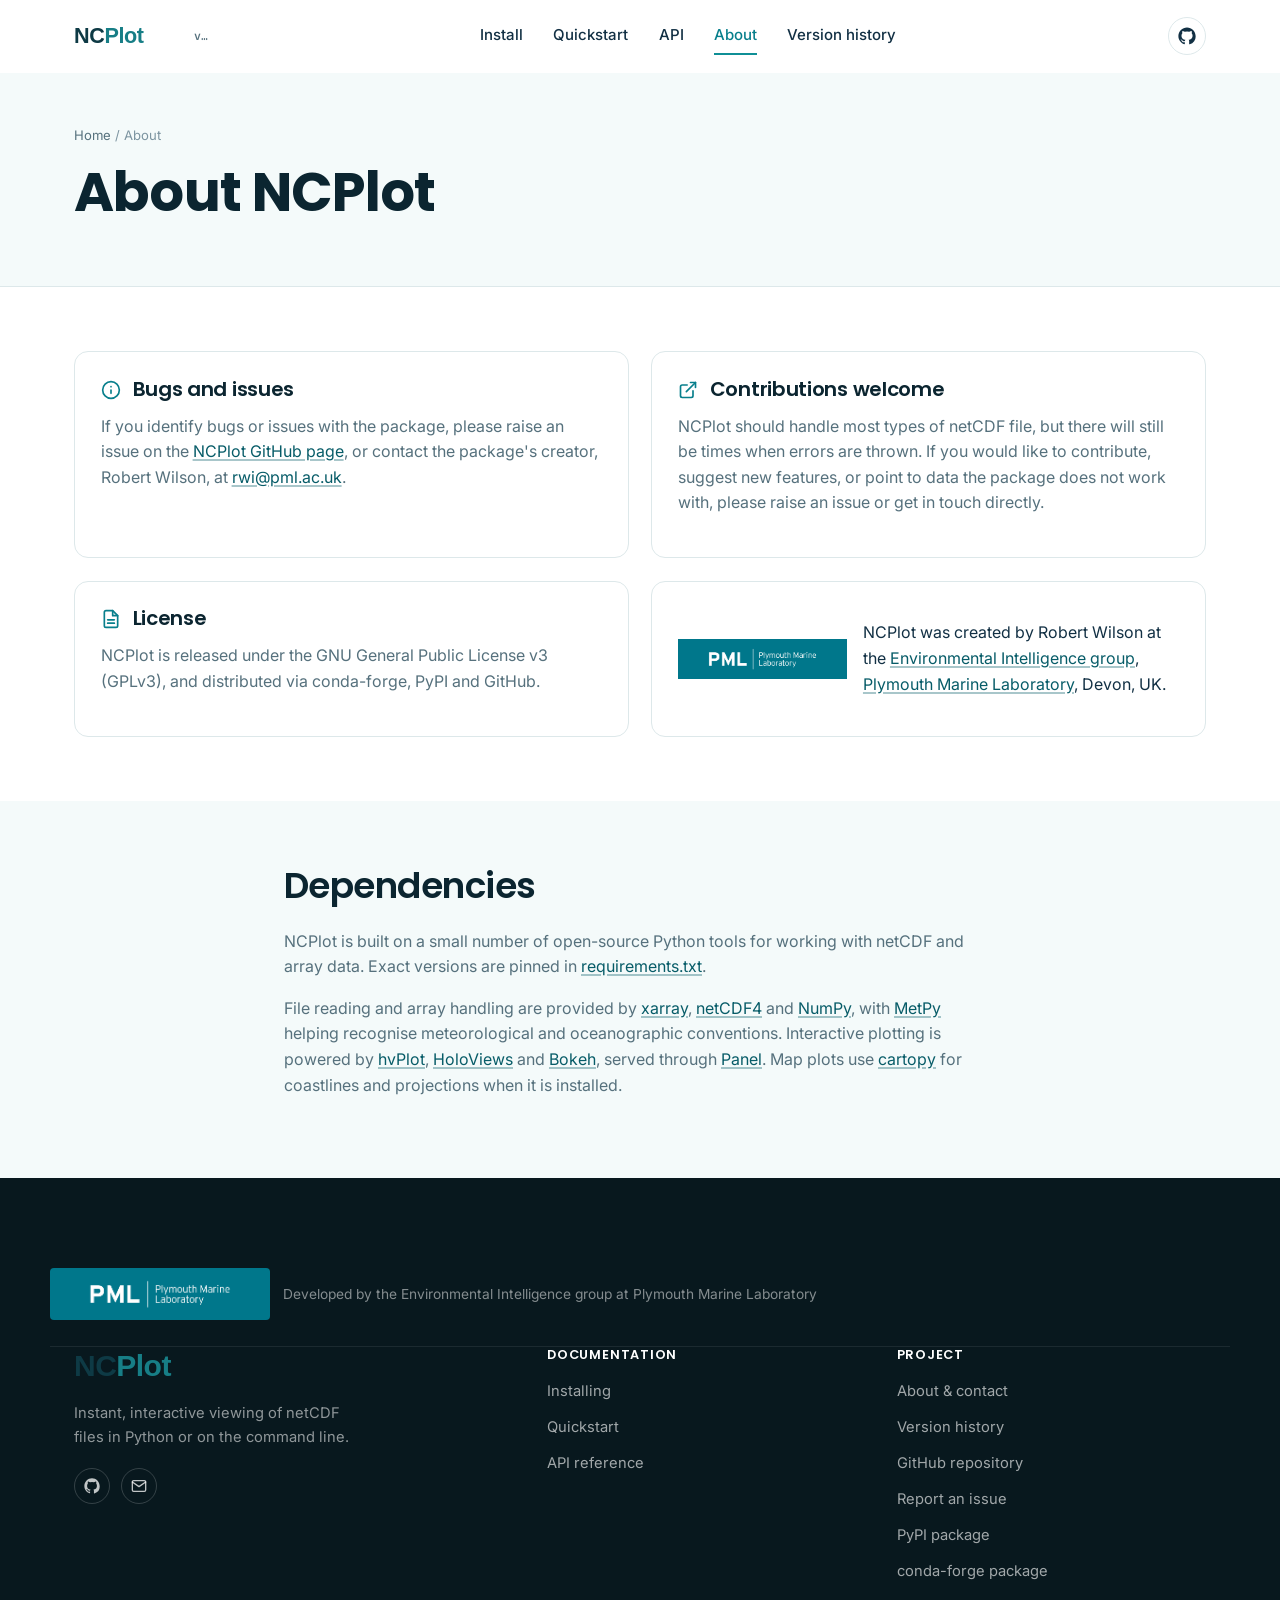
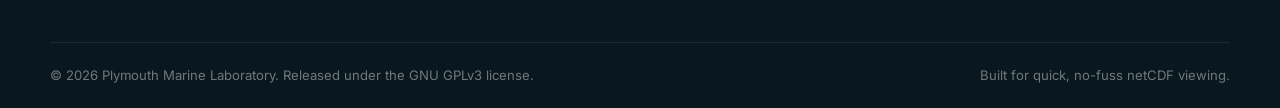
==== commit 2e67f0f1: "Update website hero copy and normalize netCDF casing Replaces the index.html hero headline with "Qui" ====
--- a/docs-site/about.html
+++ b/docs-site/about.html
@@ -53,7 +53,7 @@
       </div>
       <div class="info-card">
         <h3><svg viewBox="0 0 24 24" fill="none" stroke="currentColor" stroke-width="2" stroke-linecap="round" stroke-linejoin="round"><path d="M18 13v6a2 2 0 0 1-2 2H5a2 2 0 0 1-2-2V8a2 2 0 0 1 2-2h6"/><polyline points="15 3 21 3 21 9"/><line x1="10" y1="14" x2="21" y2="3"/></svg>Contributions welcome</h3>
-        <p>NCPlot should handle most types of NetCDF file, but there will still be times when errors are thrown. If you would like to contribute, suggest new features, or point to data the package does not work with, please raise an issue or get in touch directly.</p>
+        <p>NCPlot should handle most types of netCDF file, but there will still be times when errors are thrown. If you would like to contribute, suggest new features, or point to data the package does not work with, please raise an issue or get in touch directly.</p>
       </div>
       <div class="info-card">
         <h3><svg viewBox="0 0 24 24" fill="none" stroke="currentColor" stroke-width="2" stroke-linecap="round" stroke-linejoin="round"><path d="M14 2H6a2 2 0 0 0-2 2v16a2 2 0 0 0 2 2h12a2 2 0 0 0 2-2V8z"/><polyline points="14 2 14 8 20 8"/><line x1="16" y1="13" x2="8" y2="13"/><line x1="16" y1="17" x2="8" y2="17"/></svg>License</h3>
@@ -71,7 +71,7 @@
   <div class="container" style="max-width: 760px;">
     <h2>Dependencies</h2>
     <p>NCPlot is built on a small number of open-source Python tools for
-    working with NetCDF and array data. Exact versions are pinned in
+    working with netCDF and array data. Exact versions are pinned in
     <a href="https://github.com/pmlmodelling/ncplot/blob/master/requirements.txt" target="_blank" rel="noopener">requirements.txt</a>.</p>
     <p>File reading and array handling are provided by
     <a href="https://xarray.dev/" target="_blank" rel="noopener">xarray</a>,
@@ -97,7 +97,7 @@
   <div class="container footer-top">
     <div class="footer-brand">
       <img src="assets/img/ncplot_wordmark.svg" alt="NCPlot">
-      <p>Instant, interactive viewing of NetCDF files in Python or on the command line.</p>
+      <p>Instant, interactive viewing of netCDF files in Python or on the command line.</p>
       <div class="footer-social">
         <a href="https://github.com/pmlmodelling/ncplot" target="_blank" rel="noopener" aria-label="GitHub">
           <svg viewBox="0 0 24 24" fill="currentColor"><path fill-rule="evenodd" d="M12 .5C5.73.5.5 5.74.5 12.09c0 5.08 3.29 9.38 7.86 10.9.57.1.79-.25.79-.55 0-.27-.01-1.17-.02-2.12-3.2.7-3.88-1.36-3.88-1.36-.53-1.34-1.29-1.7-1.29-1.7-1.05-.72.08-.71.08-.71 1.17.08 1.78 1.2 1.78 1.2 1.03 1.77 2.71 1.26 3.37.96.1-.75.4-1.26.73-1.55-2.56-.29-5.26-1.28-5.26-5.71 0-1.26.45-2.29 1.19-3.09-.12-.29-.52-1.46.11-3.05 0 0 .97-.31 3.18 1.18a11.1 11.1 0 0 1 5.79 0c2.2-1.49 3.17-1.18 3.17-1.18.64 1.59.24 2.76.12 3.05.74.8 1.18 1.83 1.18 3.09 0 4.44-2.7 5.42-5.28 5.7.42.36.78 1.08.78 2.17 0 1.57-.01 2.83-.01 3.22 0 .3.21.66.8.55A10.6 10.6 0 0 0 23.5 12.1C23.5 5.74 18.27.5 12 .5Z"/></svg>
@@ -129,7 +129,7 @@
   </div>
   <div class="container footer-bottom">
     <span>© 2026 Plymouth Marine Laboratory. Released under the GNU GPLv3 license.</span>
-    <span>Built for quick, no-fuss NetCDF viewing.</span>
+    <span>Built for quick, no-fuss netCDF viewing.</span>
   </div>
 </footer>
 
